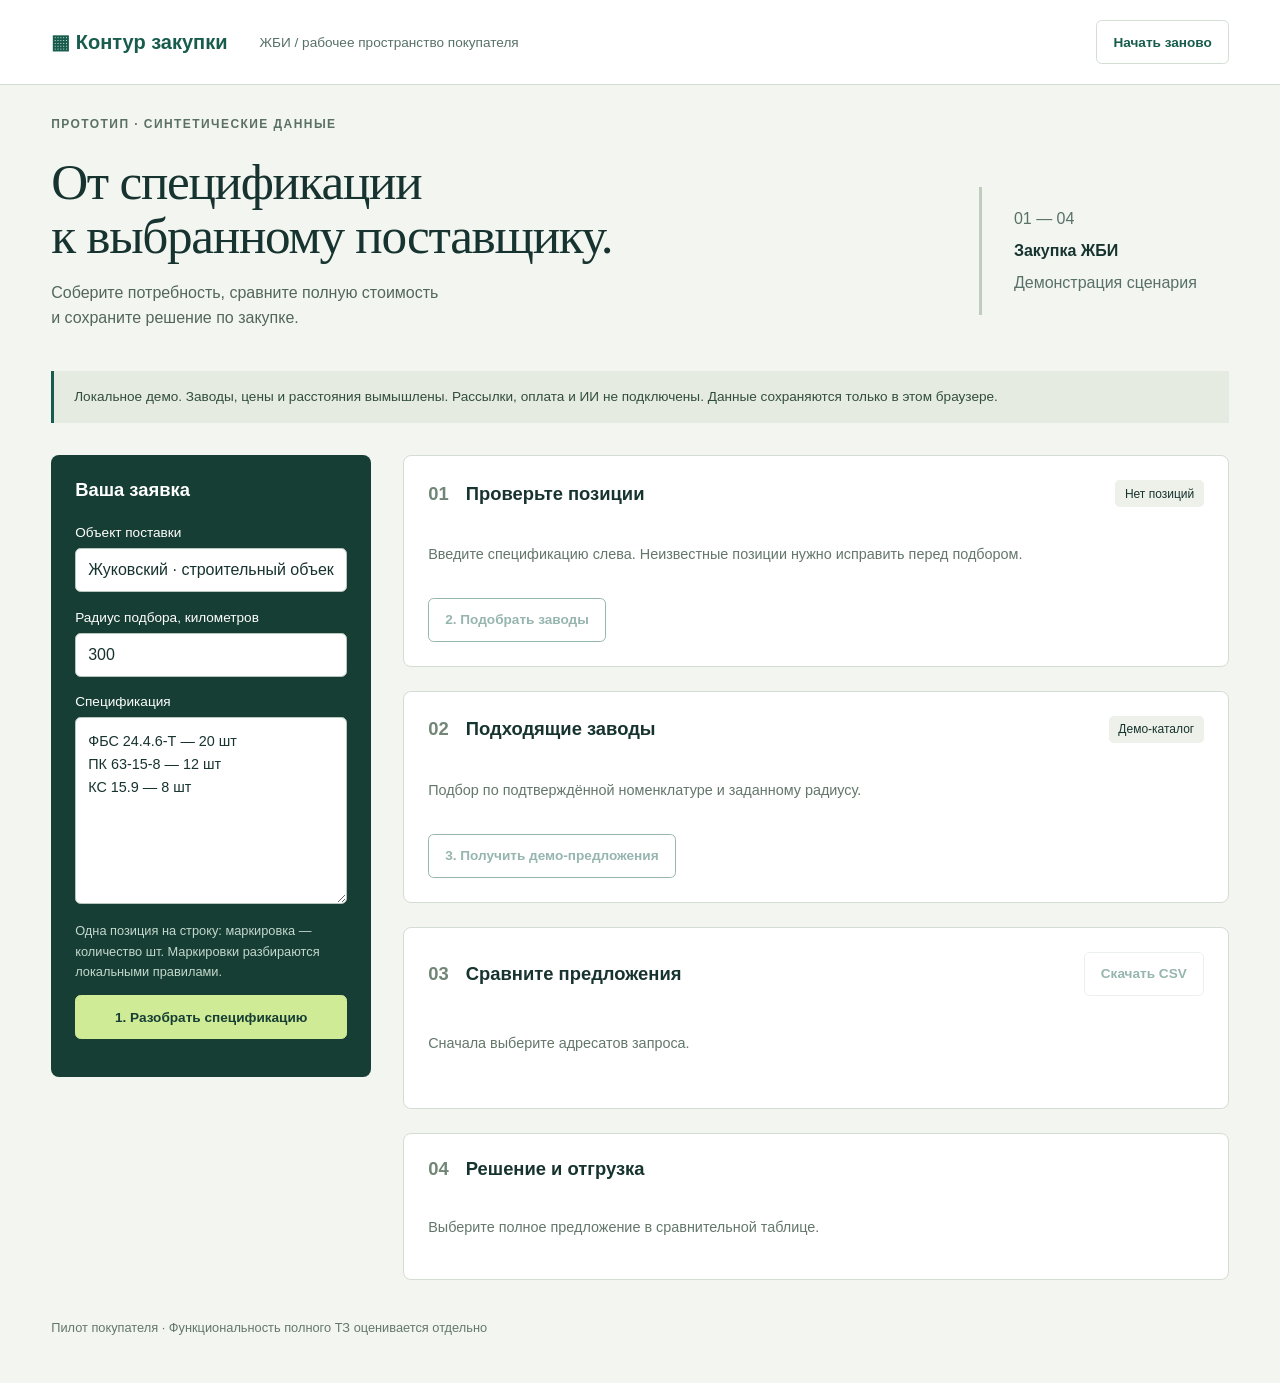
==== demo/index.html @ e75c68c5 "Publish B2B platform implementation proposal and interactive demo" ====
<!doctype html>
<html lang="ru">
<head><meta charset="utf-8"><meta name="viewport" content="width=device-width, initial-scale=1"><title>Контур закупки — демо ЖБИ</title><link rel="stylesheet" href="styles.css"></head>
<body>
<header><a class="brand" href="#">▦ Контур закупки</a><span>ЖБИ / рабочее пространство покупателя</span><button id="reset" class="quiet">Начать заново</button></header>
<main>
<div class="eyebrow">ПРОТОТИП · СИНТЕТИЧЕСКИЕ ДАННЫЕ</div>
<section class="intro"><div><h1>От спецификации<br>к выбранному поставщику.</h1><p>Соберите потребность, сравните полную стоимость<br>и сохраните решение по закупке.</p></div><div class="stamp">01 — 04<br><strong>Закупка ЖБИ</strong><br>Демонстрация сценария</div></section>
<div class="notice">Локальное демо. Заводы, цены и расстояния вымышлены. Рассылки, оплата и ИИ не подключены. Данные сохраняются только в этом браузере.</div>
<section class="workspace">
<aside><h2>Ваша заявка</h2><label for="object">Объект поставки</label><input id="object" value="Жуковский · строительный объект"><label for="radius">Радиус подбора, километров</label><input id="radius" type="number" min="1" max="3000" value="300"><label for="spec">Спецификация</label><textarea id="spec" rows="7">ФБС 24.4.6-Т — 20 шт
ПК 63-15-8 — 12 шт
КС 15.9 — 8 шт</textarea><p class="hint">Одна позиция на строку: маркировка — количество шт. Маркировки разбираются локальными правилами.</p><button id="parse" class="primary">1. Разобрать спецификацию</button><p id="message" role="status" aria-live="polite"></p></aside>
<div class="content"><section><div class="section-heading"><h2>01 <span>Проверьте позиции</span></h2><span id="count" class="badge">Нет позиций</span></div><div id="positions" class="empty">Введите спецификацию слева. Неизвестные позиции нужно исправить перед подбором.</div><button id="match" disabled>2. Подобрать заводы</button></section>
<section><div class="section-heading"><h2>02 <span>Подходящие заводы</span></h2><span class="badge">Демо-каталог</span></div><div id="factories" class="empty">Подбор по подтверждённой номенклатуре и заданному радиусу.</div><button id="request" disabled>3. Получить демо-предложения</button></section>
<section><div class="section-heading"><h2>03 <span>Сравните предложения</span></h2><button id="export" disabled class="quiet">Скачать CSV</button></div><div id="comparison" class="empty">Сначала выберите адресатов запроса.</div><p id="summary" class="hint"></p></section>
<section><div class="section-heading"><h2>04 <span>Решение и отгрузка</span></h2></div><div id="shipment" class="empty">Выберите полное предложение в сравнительной таблице.</div></section></div>
</section><footer>Пилот покупателя · Функциональность полного ТЗ оценивается отдельно</footer>
</main><script src="app.js"></script>
</body></html>
---- demo/styles.css ----
:root{font-family:"Segoe UI",sans-serif;color:#17332f;background:#f3f5f0;font-size:16px;--accent:#175c4c;--line:#d4ddd4}*{box-sizing:border-box}body{margin:0}header{display:flex;align-items:center;gap:2rem;padding:1.25rem 4vw;background:#fff;border-bottom:1px solid var(--line)}header span{font-size:.85rem;color:#587168;flex:1}.brand{font-size:1.25rem;font-weight:750;color:var(--accent);text-decoration:none}main{max-width:1440px;margin:auto;padding:2rem 4vw}.eyebrow{letter-spacing:.12em;font-size:.75rem;font-weight:700;color:#5b7065}.intro{display:flex;justify-content:space-between;align-items:center;padding:1.5rem 0}h1{font-family:Georgia,serif;font-weight:400;line-height:1.06;letter-spacing:-.025em;font-size:3.2rem;margin:0 0 1rem}.intro p{line-height:1.6;color:#53665d}.stamp{border-left:3px solid #c0cdbd;padding:1rem 2rem;line-height:2;color:#587168}.stamp strong{color:#17332f}.notice{background:#e5ebe1;color:#314d3e;font-size:.85rem;padding:1rem 1.25rem;border-left:3px solid var(--accent);line-height:1.5;margin-bottom:2rem}.workspace{display:grid;grid-template-columns:320px 1fr;gap:2rem;align-items:start}aside{background:#173e34;color:#fff;padding:1.5rem;border-radius:.5rem;position:sticky;top:1rem}h2{font-size:1.15rem;margin:0 0 1.5rem}label{display:block;font-size:.85rem;margin:1.1rem 0 .5rem}input,textarea{font:inherit;width:100%;border:1px solid #b9c6bd;border-radius:.35rem;padding:.75rem;background:#fff;color:#17332f}textarea{resize:vertical;font-size:.9rem;line-height:1.6}.hint{font-size:.8rem;line-height:1.6;color:#566a5e}aside .hint{color:#c3d7cc}button{font:inherit;font-size:.85rem;border:1px solid var(--accent);border-radius:.35rem;padding:.75rem 1rem;min-height:44px;background:#fff;color:var(--accent);cursor:pointer;font-weight:650}button:hover:enabled{background:#e9f1e7}button:active:enabled{transform:translateY(1px)}button:disabled{opacity:.45;cursor:default}.primary{background:#cfeb96;color:#173e34;border-color:#cfeb96;width:100%}.quiet{background:transparent;border-color:var(--line)}:focus-visible{outline:3px solid #bd852c;outline-offset:3px}.content>section{background:#fff;border:1px solid var(--line);border-radius:.5rem;padding:1.5rem;margin-bottom:1.5rem}.section-heading{display:flex;justify-content:space-between;align-items:center;gap:1rem;margin-bottom:1.25rem}.section-heading h2{margin:0;color:#728678;white-space:nowrap}.section-heading h2 span{color:#17332f;margin-left:.75rem}.badge{font-size:.75rem;padding:.4rem .6rem;background:#edf1e9;border-radius:.3rem;white-space:nowrap}.empty{font-size:.9rem;line-height:1.6;color:#64776b;padding:1rem 0}.content section>button{margin-top:1rem}.position{display:flex;gap:1rem;justify-content:space-between;align-items:center;padding:.7rem 0;border-bottom:1px solid #edf1e9}.position label{margin:0}.position input[type=checkbox],.factory input{width:auto;accent-color:var(--accent);height:1.1rem;min-width:1.1rem}.error{color:#9c3624}.factory{display:flex;align-items:center;gap:1rem;padding:1rem 0;border-bottom:1px solid #edf1e9}.factory label{margin:0;flex:1;line-height:1.5}.factory small{display:block;color:#53665d}.table-scroll{overflow:auto}table{width:100%;border-collapse:collapse;font-size:.85rem;min-width:640px}th,td{text-align:left;padding:.9rem .65rem;border-bottom:1px solid var(--line)}th{font-size:.75rem;color:#5c7265;background:#f3f5f0}td strong{display:block;font-size:1rem}.best{background:#f0f6e8}.shipment{display:flex;align-items:center;justify-content:space-between;gap:1rem}.shipment select{padding:.75rem;font:inherit;color:#17332f;border:1px solid var(--line);background:#fff;max-width:100%}footer{padding:1rem 0;font-size:.8rem;color:#64776b}#message{font-size:.85rem;line-height:1.6;color:#f3e7b6}@media(max-width:1050px){header{gap:1rem}.workspace{grid-template-columns:280px 1fr;gap:1rem}.content>section{padding:1rem}.section-heading{flex-wrap:wrap}.section-heading h2{white-space:normal}}@media(max-width:760px){header{flex-wrap:wrap}header span{display:none}header button{margin-left:auto}main{padding:1.5rem 1rem}h1{font-size:2.3rem}.stamp{display:none}.workspace{display:block}aside{position:static;margin-bottom:1rem}.intro p br{display:none}.shipment{align-items:flex-start;flex-direction:column}.section-heading h2{font-size:1rem}}
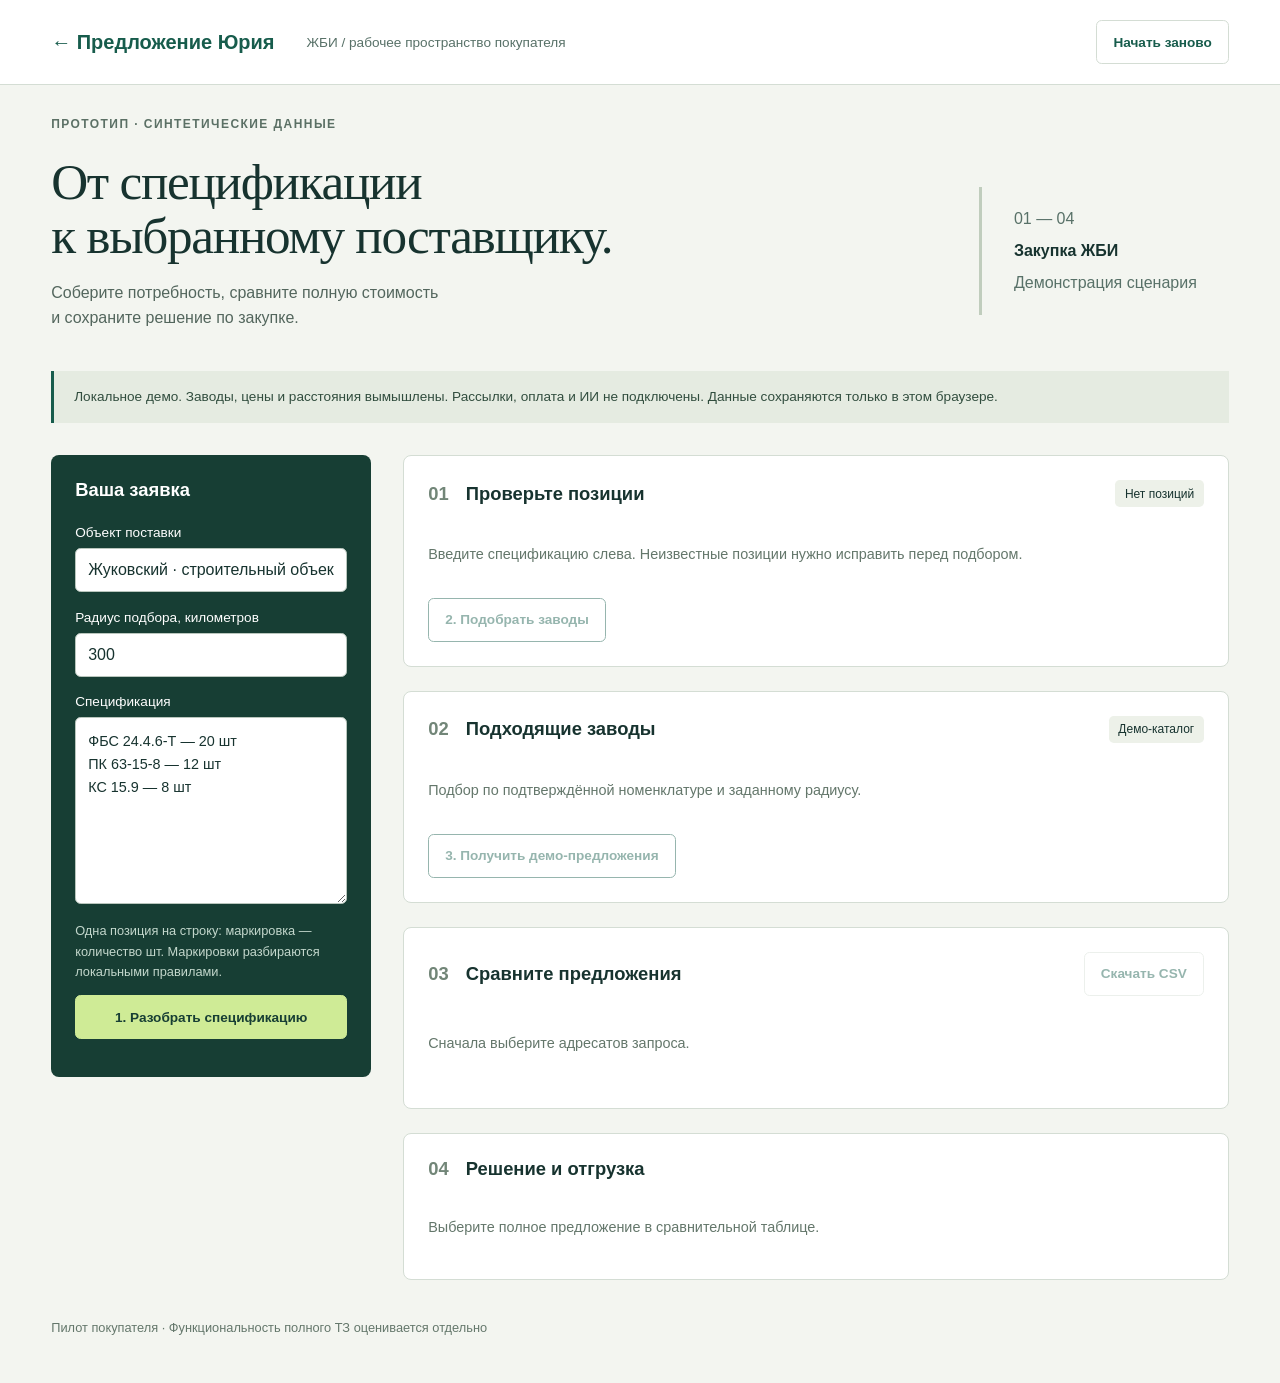
==== commit 64f91c27: "Rewrite proposal in a freelance developer's personal voice" ====
--- a/demo/index.html
+++ b/demo/index.html
@@ -2,7 +2,7 @@
 <html lang="ru">
 <head><meta charset="utf-8"><meta name="viewport" content="width=device-width, initial-scale=1"><title>Контур закупки — демо ЖБИ</title><link rel="stylesheet" href="styles.css"></head>
 <body>
-<header><a class="brand" href="#">▦ Контур закупки</a><span>ЖБИ / рабочее пространство покупателя</span><button id="reset" class="quiet">Начать заново</button></header>
+<header><a class="brand" href="../">← Предложение Юрия</a><span>ЖБИ / рабочее пространство покупателя</span><button id="reset" class="quiet">Начать заново</button></header>
 <main>
 <div class="eyebrow">ПРОТОТИП · СИНТЕТИЧЕСКИЕ ДАННЫЕ</div>
 <section class="intro"><div><h1>От спецификации<br>к выбранному поставщику.</h1><p>Соберите потребность, сравните полную стоимость<br>и сохраните решение по закупке.</p></div><div class="stamp">01 — 04<br><strong>Закупка ЖБИ</strong><br>Демонстрация сценария</div></section>
